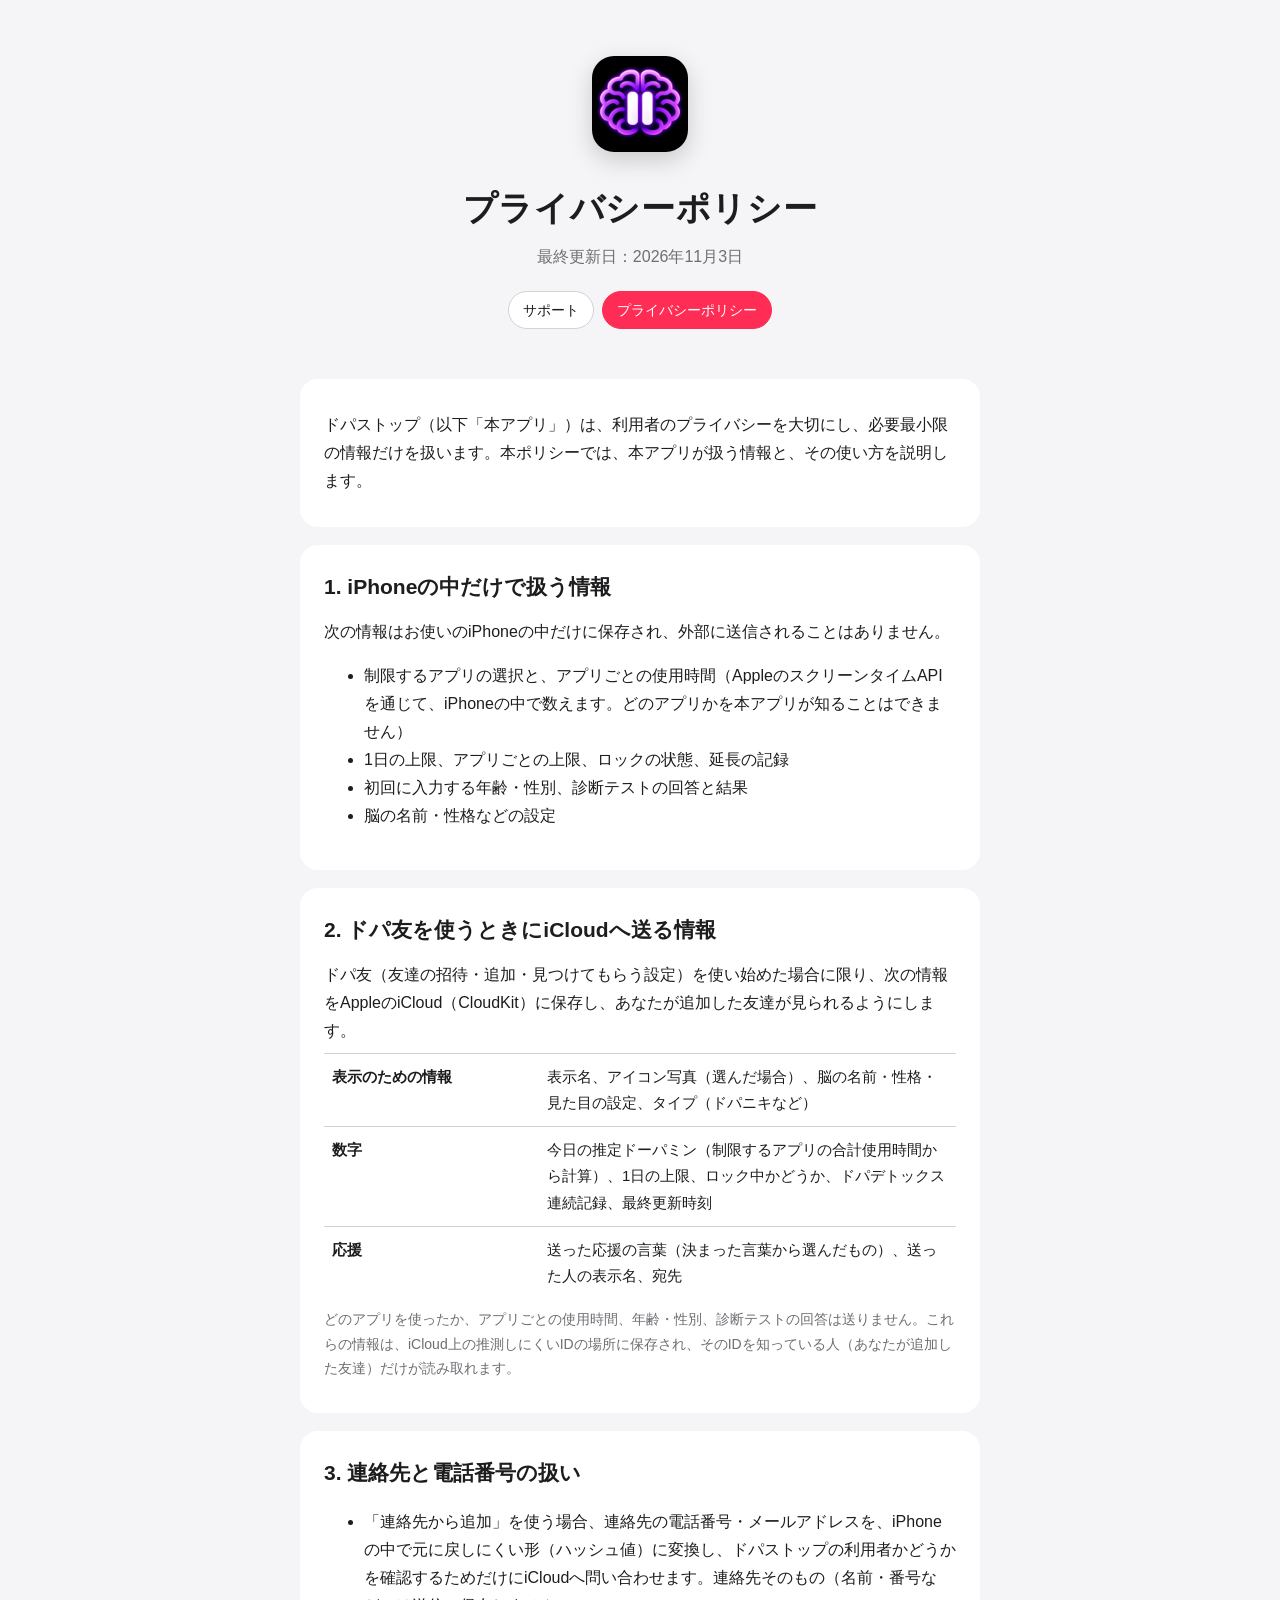
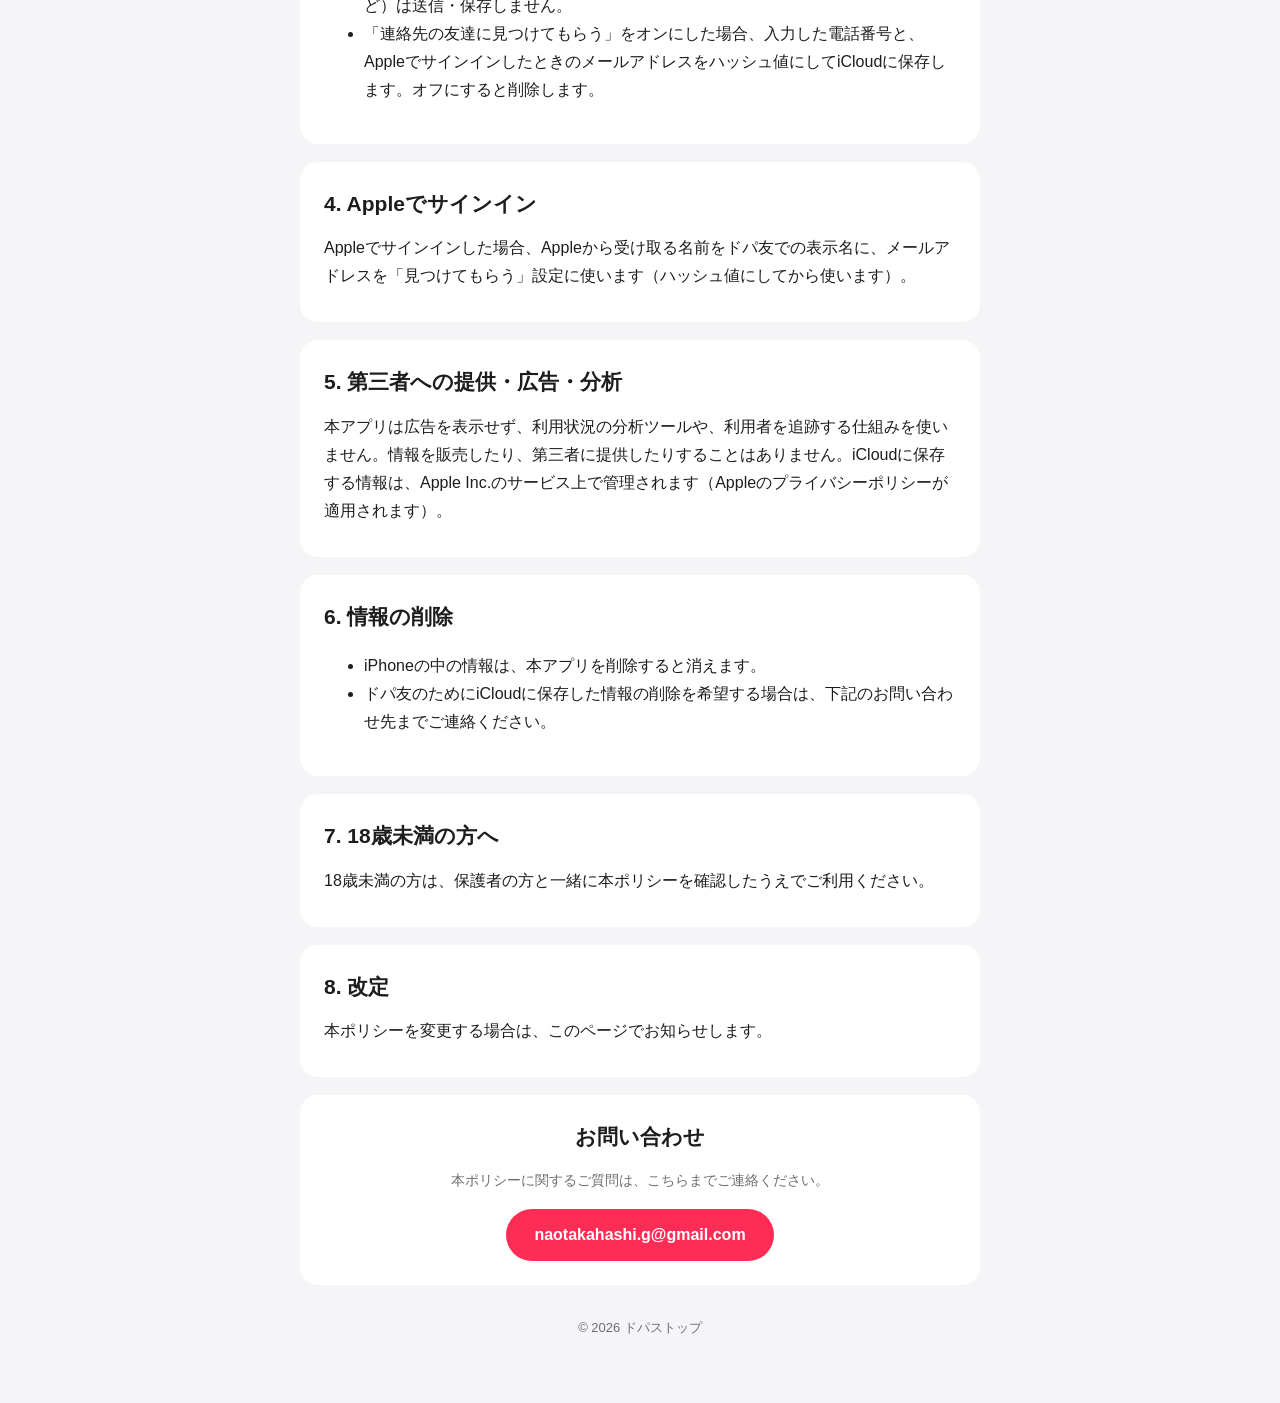
==== privacy.html @ 4c15ffe1 "ドパストップのサポートページとプライバシーポリシー Co-Authored-By: Claude Opus 5.5 <noreply@anthropic.com>" ====
<!doctype html>
<html lang="ja">
<head>
<meta charset="utf-8">
<meta name="viewport" content="width=device-width, initial-scale=1">
<title>ドパストップ プライバシーポリシー</title>
<meta name="description" content="ドパストップ（DopaStop）のプライバシーポリシー。">
<link rel="icon" href="icon.png">
<link rel="stylesheet" href="style.css">
</head>
<body>
<div class="wrap">
  <header class="hero">
    <img src="icon.png" alt="ドパストップのアイコン">
    <h1>プライバシーポリシー</h1>
    <p>最終更新日：2026年11月3日</p>
    <nav class="tabs">
      <a href="./">サポート</a>
      <a class="on" href="privacy.html">プライバシーポリシー</a>
    </nav>
  </header>

  <section class="card">
    <p>ドパストップ（以下「本アプリ」）は、利用者のプライバシーを大切にし、必要最小限の情報だけを扱います。本ポリシーでは、本アプリが扱う情報と、その使い方を説明します。</p>
  </section>

  <section class="card">
    <h2>1. iPhoneの中だけで扱う情報</h2>
    <p>次の情報はお使いのiPhoneの中だけに保存され、外部に送信されることはありません。</p>
    <ul>
      <li>制限するアプリの選択と、アプリごとの使用時間（AppleのスクリーンタイムAPIを通じて、iPhoneの中で数えます。どのアプリかを本アプリが知ることはできません）</li>
      <li>1日の上限、アプリごとの上限、ロックの状態、延長の記録</li>
      <li>初回に入力する年齢・性別、診断テストの回答と結果</li>
      <li>脳の名前・性格などの設定</li>
    </ul>
  </section>

  <section class="card">
    <h2>2. ドパ友を使うときにiCloudへ送る情報</h2>
    <p>ドパ友（友達の招待・追加・見つけてもらう設定）を使い始めた場合に限り、次の情報をAppleのiCloud（CloudKit）に保存し、あなたが追加した友達が見られるようにします。</p>
    <table>
      <tr><th>表示のための情報</th><td>表示名、アイコン写真（選んだ場合）、脳の名前・性格・見た目の設定、タイプ（ドパニキなど）</td></tr>
      <tr><th>数字</th><td>今日の推定ドーパミン（制限するアプリの合計使用時間から計算）、1日の上限、ロック中かどうか、ドパデトックス連続記録、最終更新時刻</td></tr>
      <tr><th>応援</th><td>送った応援の言葉（決まった言葉から選んだもの）、送った人の表示名、宛先</td></tr>
    </table>
    <p class="sub">どのアプリを使ったか、アプリごとの使用時間、年齢・性別、診断テストの回答は送りません。これらの情報は、iCloud上の推測しにくいIDの場所に保存され、そのIDを知っている人（あなたが追加した友達）だけが読み取れます。</p>
  </section>

  <section class="card">
    <h2>3. 連絡先と電話番号の扱い</h2>
    <ul>
      <li>「連絡先から追加」を使う場合、連絡先の電話番号・メールアドレスを、iPhoneの中で元に戻しにくい形（ハッシュ値）に変換し、ドパストップの利用者かどうかを確認するためだけにiCloudへ問い合わせます。連絡先そのもの（名前・番号など）は送信・保存しません。</li>
      <li>「連絡先の友達に見つけてもらう」をオンにした場合、入力した電話番号と、Appleでサインインしたときのメールアドレスをハッシュ値にしてiCloudに保存します。オフにすると削除します。</li>
    </ul>
  </section>

  <section class="card">
    <h2>4. Appleでサインイン</h2>
    <p>Appleでサインインした場合、Appleから受け取る名前をドパ友での表示名に、メールアドレスを「見つけてもらう」設定に使います（ハッシュ値にしてから使います）。</p>
  </section>

  <section class="card">
    <h2>5. 第三者への提供・広告・分析</h2>
    <p>本アプリは広告を表示せず、利用状況の分析ツールや、利用者を追跡する仕組みを使いません。情報を販売したり、第三者に提供したりすることはありません。iCloudに保存する情報は、Apple Inc.のサービス上で管理されます（Appleのプライバシーポリシーが適用されます）。</p>
  </section>

  <section class="card">
    <h2>6. 情報の削除</h2>
    <ul>
      <li>iPhoneの中の情報は、本アプリを削除すると消えます。</li>
      <li>ドパ友のためにiCloudに保存した情報の削除を希望する場合は、下記のお問い合わせ先までご連絡ください。</li>
    </ul>
  </section>

  <section class="card">
    <h2>7. 18歳未満の方へ</h2>
    <p>18歳未満の方は、保護者の方と一緒に本ポリシーを確認したうえでご利用ください。</p>
  </section>

  <section class="card">
    <h2>8. 改定</h2>
    <p>本ポリシーを変更する場合は、このページでお知らせします。</p>
  </section>

  <section class="card contact">
    <h2>お問い合わせ</h2>
    <p class="sub">本ポリシーに関するご質問は、こちらまでご連絡ください。</p>
    <a class="button" href="mailto:naotakahashi.g@gmail.com">naotakahashi.g@gmail.com</a>
  </section>

  <footer>© 2026 ドパストップ</footer>
</div>
</body>
</html>
---- style.css ----
:root {
  --bg: #f5f5f7;
  --card: #ffffff;
  --text: #1d1d1f;
  --sub: #6e6e73;
  --line: #d2d2d7;
  --accent: #ff2d55;
}
@media (prefers-color-scheme: dark) {
  :root {
    --bg: #000000;
    --card: #1c1c1e;
    --text: #f5f5f7;
    --sub: #98989d;
    --line: #38383a;
    --accent: #ff375f;
  }
}
* { box-sizing: border-box; }
html { -webkit-text-size-adjust: 100%; }
body {
  margin: 0;
  background: var(--bg);
  color: var(--text);
  font-family: -apple-system, BlinkMacSystemFont, "Hiragino Sans", "Hiragino Kaku Gothic ProN", "Noto Sans JP", sans-serif;
  line-height: 1.75;
}
a { color: var(--accent); text-decoration: none; }
a:hover { text-decoration: underline; }
.wrap { max-width: 720px; margin: 0 auto; padding: 0 20px 64px; }
header.hero { text-align: center; padding: 56px 0 32px; }
.hero img { width: 96px; height: 96px; border-radius: 22px; box-shadow: 0 8px 24px rgba(0,0,0,.18); }
.hero h1 { font-size: 34px; margin: 18px 0 4px; letter-spacing: .02em; }
.hero p { color: var(--sub); margin: 0; }
nav.tabs { display: flex; gap: 8px; justify-content: center; margin-top: 20px; flex-wrap: wrap; }
nav.tabs a {
  padding: 6px 14px; border-radius: 999px; background: var(--card);
  border: 1px solid var(--line); color: var(--text); font-size: 14px;
}
nav.tabs a.on { background: var(--accent); border-color: var(--accent); color: #fff; }
section.card { background: var(--card); border-radius: 18px; padding: 24px; margin-top: 18px; }
h2 { font-size: 21px; margin: 0 0 12px; }
h3 { font-size: 16px; margin: 20px 0 4px; }
p { margin: 8px 0; }
.sub { color: var(--sub); font-size: 14px; }
ul.features { list-style: none; padding: 0; margin: 0; }
ul.features li { padding: 10px 0; border-top: 1px solid var(--line); }
ul.features li:first-child { border-top: none; }
ul.features b { display: block; }
details { border-top: 1px solid var(--line); padding: 12px 0; }
details:first-of-type { border-top: none; }
summary { cursor: pointer; font-weight: 600; list-style: none; }
summary::-webkit-details-marker { display: none; }
summary::before { content: "＋"; color: var(--accent); margin-right: 8px; }
details[open] summary::before { content: "－"; }
details p { color: var(--sub); }
.contact { text-align: center; }
.contact a.button {
  display: inline-block; margin-top: 8px; padding: 12px 28px; border-radius: 999px;
  background: var(--accent); color: #fff; font-weight: 600;
}
footer { text-align: center; color: var(--sub); font-size: 13px; margin-top: 32px; }
table { width: 100%; border-collapse: collapse; font-size: 15px; }
th, td { text-align: left; vertical-align: top; padding: 10px 8px; border-top: 1px solid var(--line); }
th { width: 34%; font-weight: 600; }
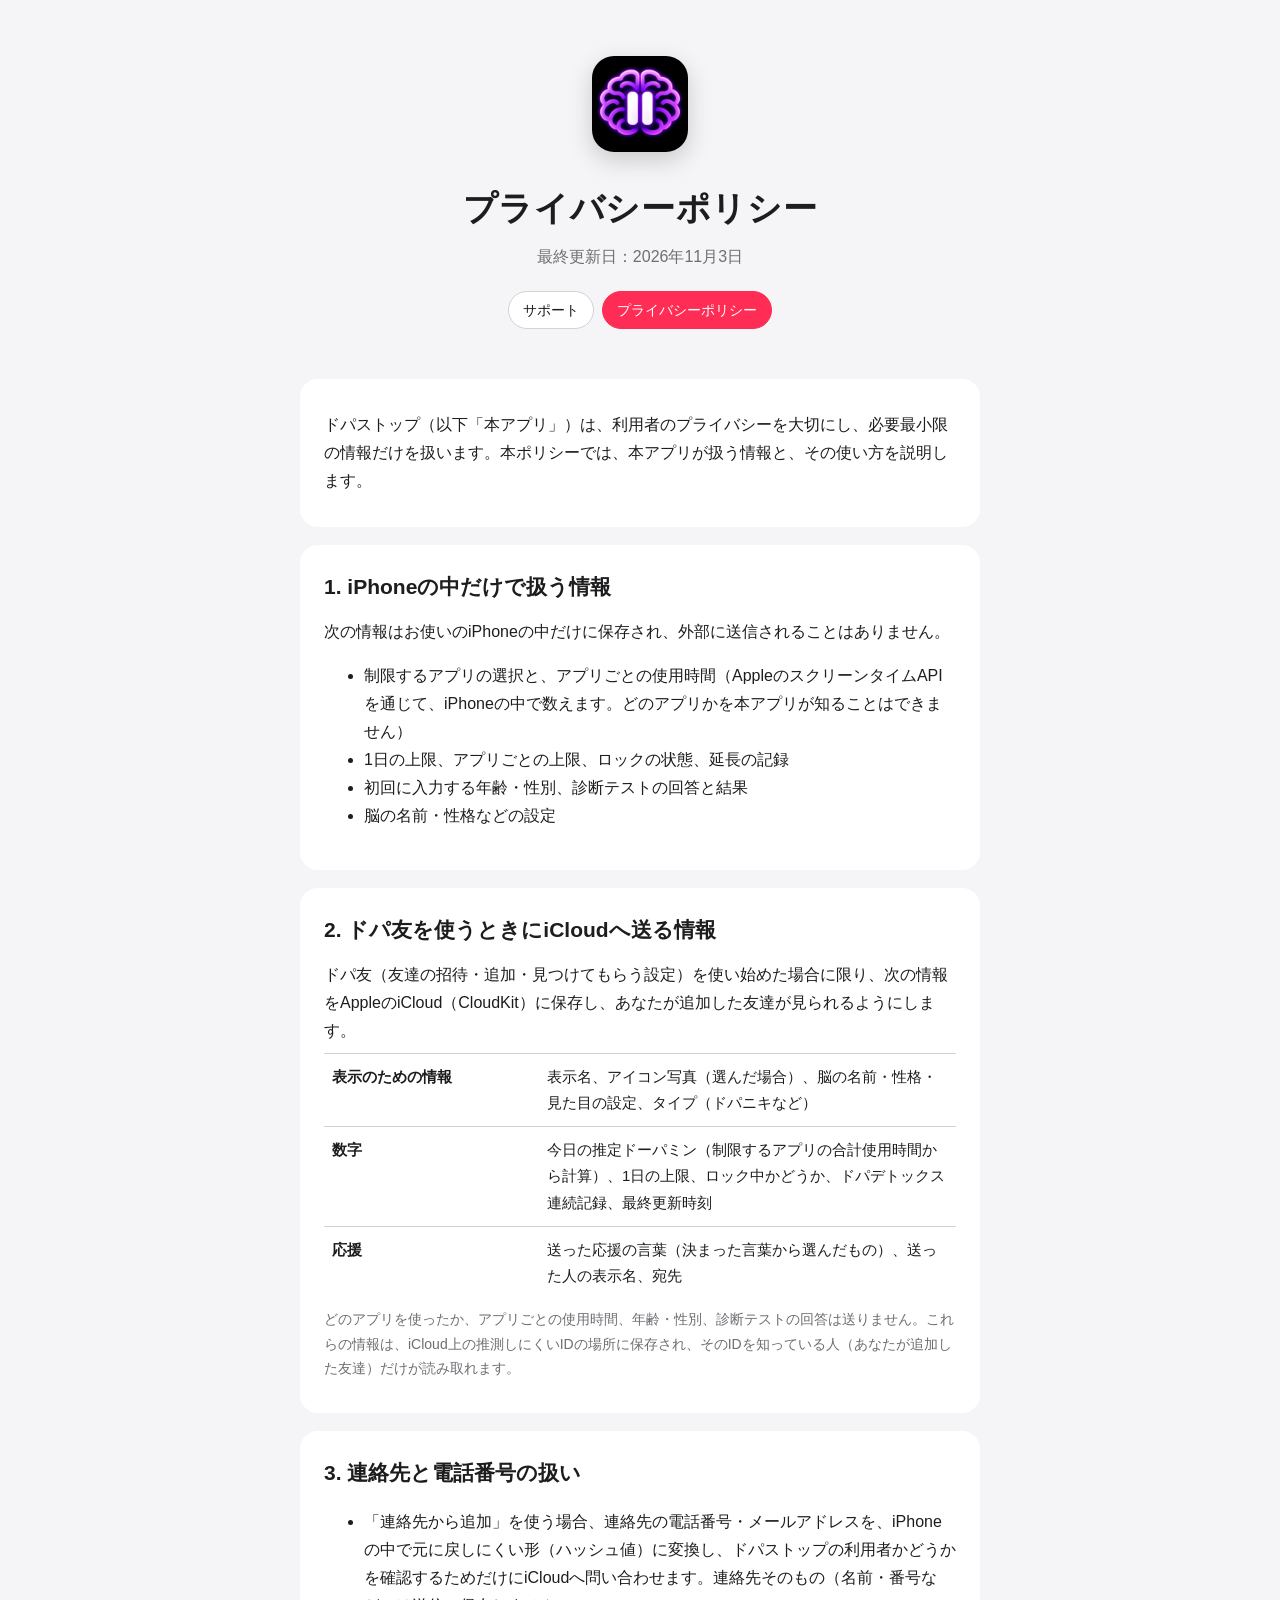
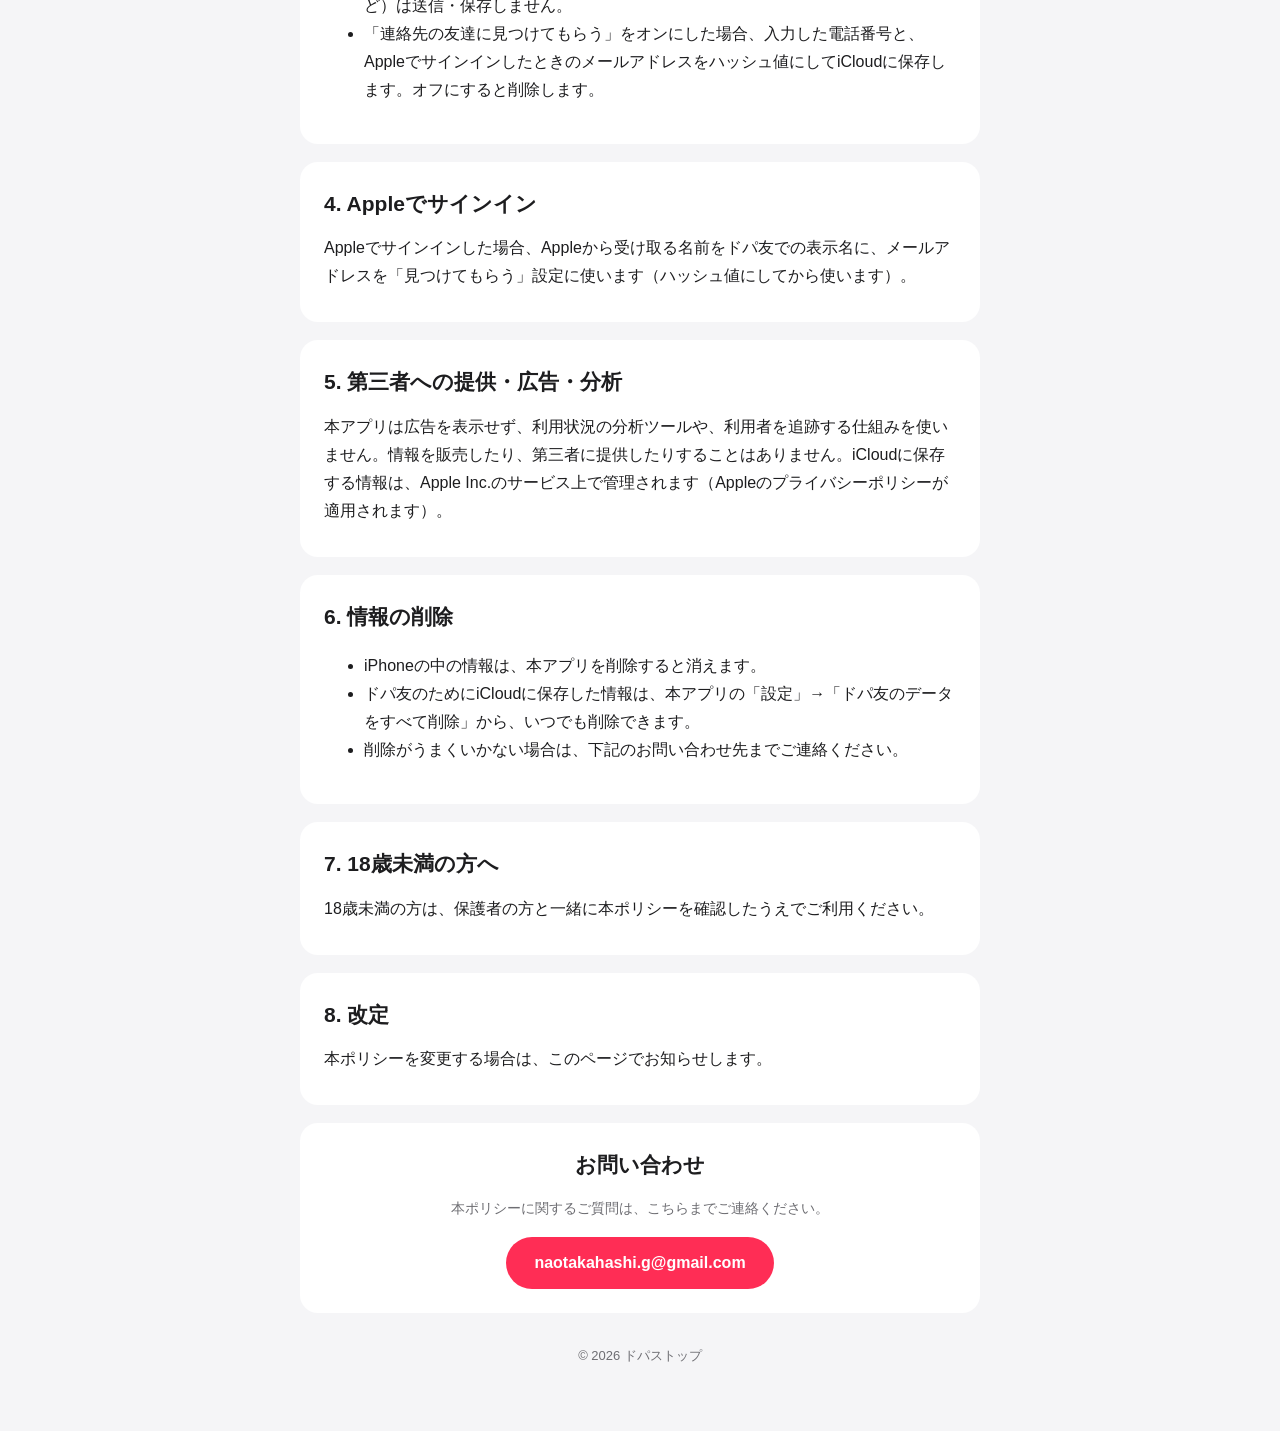
==== commit c870d8b2: "データ削除をアプリ内から行えることを記載 Co-Authored-By: Claude Opus 5.5 <noreply@anthropic.com>" ====
--- a/privacy.html
+++ b/privacy.html
@@ -68,7 +68,8 @@
     <h2>6. 情報の削除</h2>
     <ul>
       <li>iPhoneの中の情報は、本アプリを削除すると消えます。</li>
-      <li>ドパ友のためにiCloudに保存した情報の削除を希望する場合は、下記のお問い合わせ先までご連絡ください。</li>
+      <li>ドパ友のためにiCloudに保存した情報は、本アプリの「設定」→「ドパ友のデータをすべて削除」から、いつでも削除できます。</li>
+      <li>削除がうまくいかない場合は、下記のお問い合わせ先までご連絡ください。</li>
     </ul>
   </section>
 
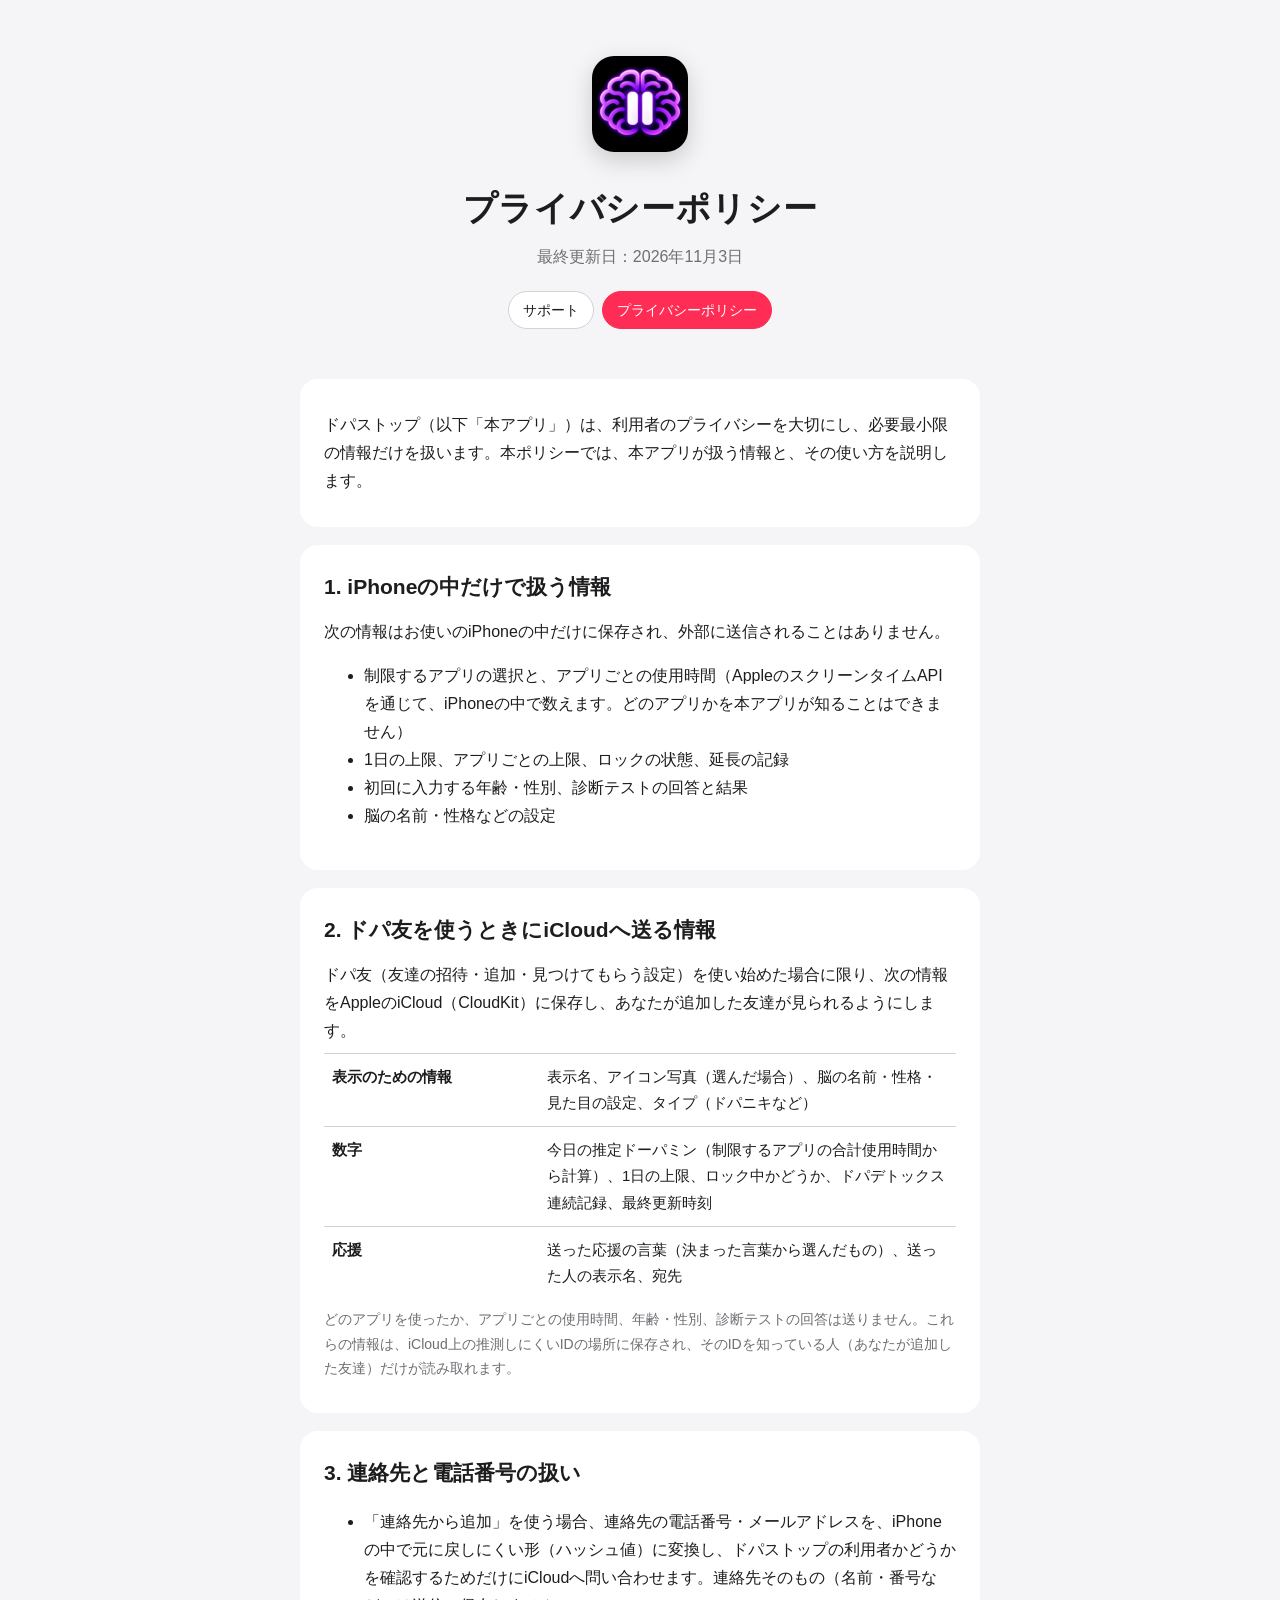
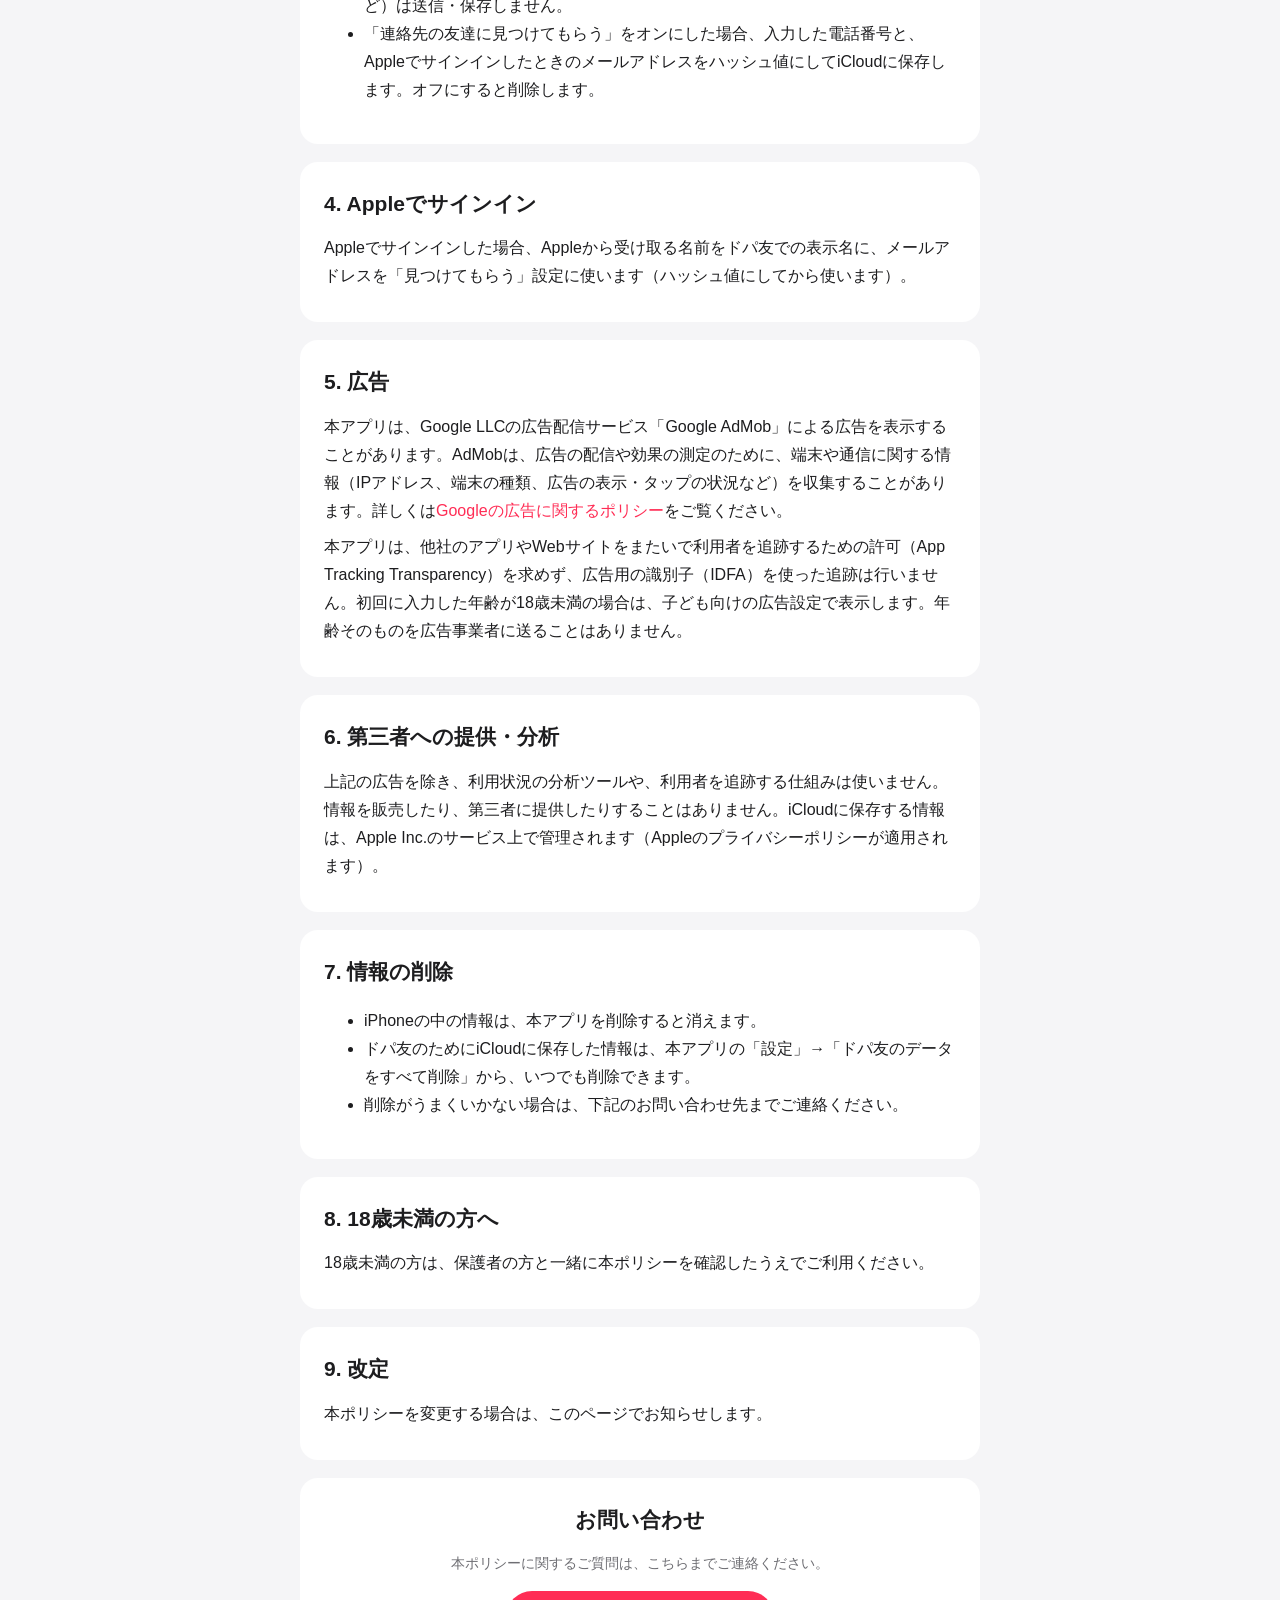
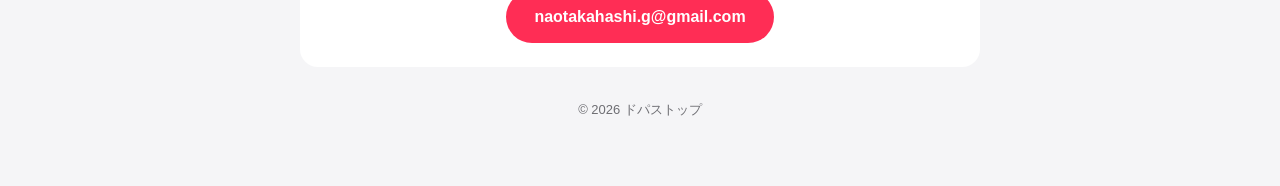
==== commit 49250a5e: "広告（Google AdMob）についての記載を追加 Co-Authored-By: Claude Opus 5.5 <noreply@anthropic.com>" ====
--- a/privacy.html
+++ b/privacy.html
@@ -60,12 +60,18 @@
   </section>
 
   <section class="card">
-    <h2>5. 第三者への提供・広告・分析</h2>
-    <p>本アプリは広告を表示せず、利用状況の分析ツールや、利用者を追跡する仕組みを使いません。情報を販売したり、第三者に提供したりすることはありません。iCloudに保存する情報は、Apple Inc.のサービス上で管理されます（Appleのプライバシーポリシーが適用されます）。</p>
+    <h2>5. 広告</h2>
+    <p>本アプリは、Google LLCの広告配信サービス「Google AdMob」による広告を表示することがあります。AdMobは、広告の配信や効果の測定のために、端末や通信に関する情報（IPアドレス、端末の種類、広告の表示・タップの状況など）を収集することがあります。詳しくは<a href="https://policies.google.com/technologies/ads?hl=ja">Googleの広告に関するポリシー</a>をご覧ください。</p>
+    <p>本アプリは、他社のアプリやWebサイトをまたいで利用者を追跡するための許可（App Tracking Transparency）を求めず、広告用の識別子（IDFA）を使った追跡は行いません。初回に入力した年齢が18歳未満の場合は、子ども向けの広告設定で表示します。年齢そのものを広告事業者に送ることはありません。</p>
   </section>
 
   <section class="card">
-    <h2>6. 情報の削除</h2>
+    <h2>6. 第三者への提供・分析</h2>
+    <p>上記の広告を除き、利用状況の分析ツールや、利用者を追跡する仕組みは使いません。情報を販売したり、第三者に提供したりすることはありません。iCloudに保存する情報は、Apple Inc.のサービス上で管理されます（Appleのプライバシーポリシーが適用されます）。</p>
+  </section>
+
+  <section class="card">
+    <h2>7. 情報の削除</h2>
     <ul>
       <li>iPhoneの中の情報は、本アプリを削除すると消えます。</li>
       <li>ドパ友のためにiCloudに保存した情報は、本アプリの「設定」→「ドパ友のデータをすべて削除」から、いつでも削除できます。</li>
@@ -74,12 +80,12 @@
   </section>
 
   <section class="card">
-    <h2>7. 18歳未満の方へ</h2>
+    <h2>8. 18歳未満の方へ</h2>
     <p>18歳未満の方は、保護者の方と一緒に本ポリシーを確認したうえでご利用ください。</p>
   </section>
 
   <section class="card">
-    <h2>8. 改定</h2>
+    <h2>9. 改定</h2>
     <p>本ポリシーを変更する場合は、このページでお知らせします。</p>
   </section>
 
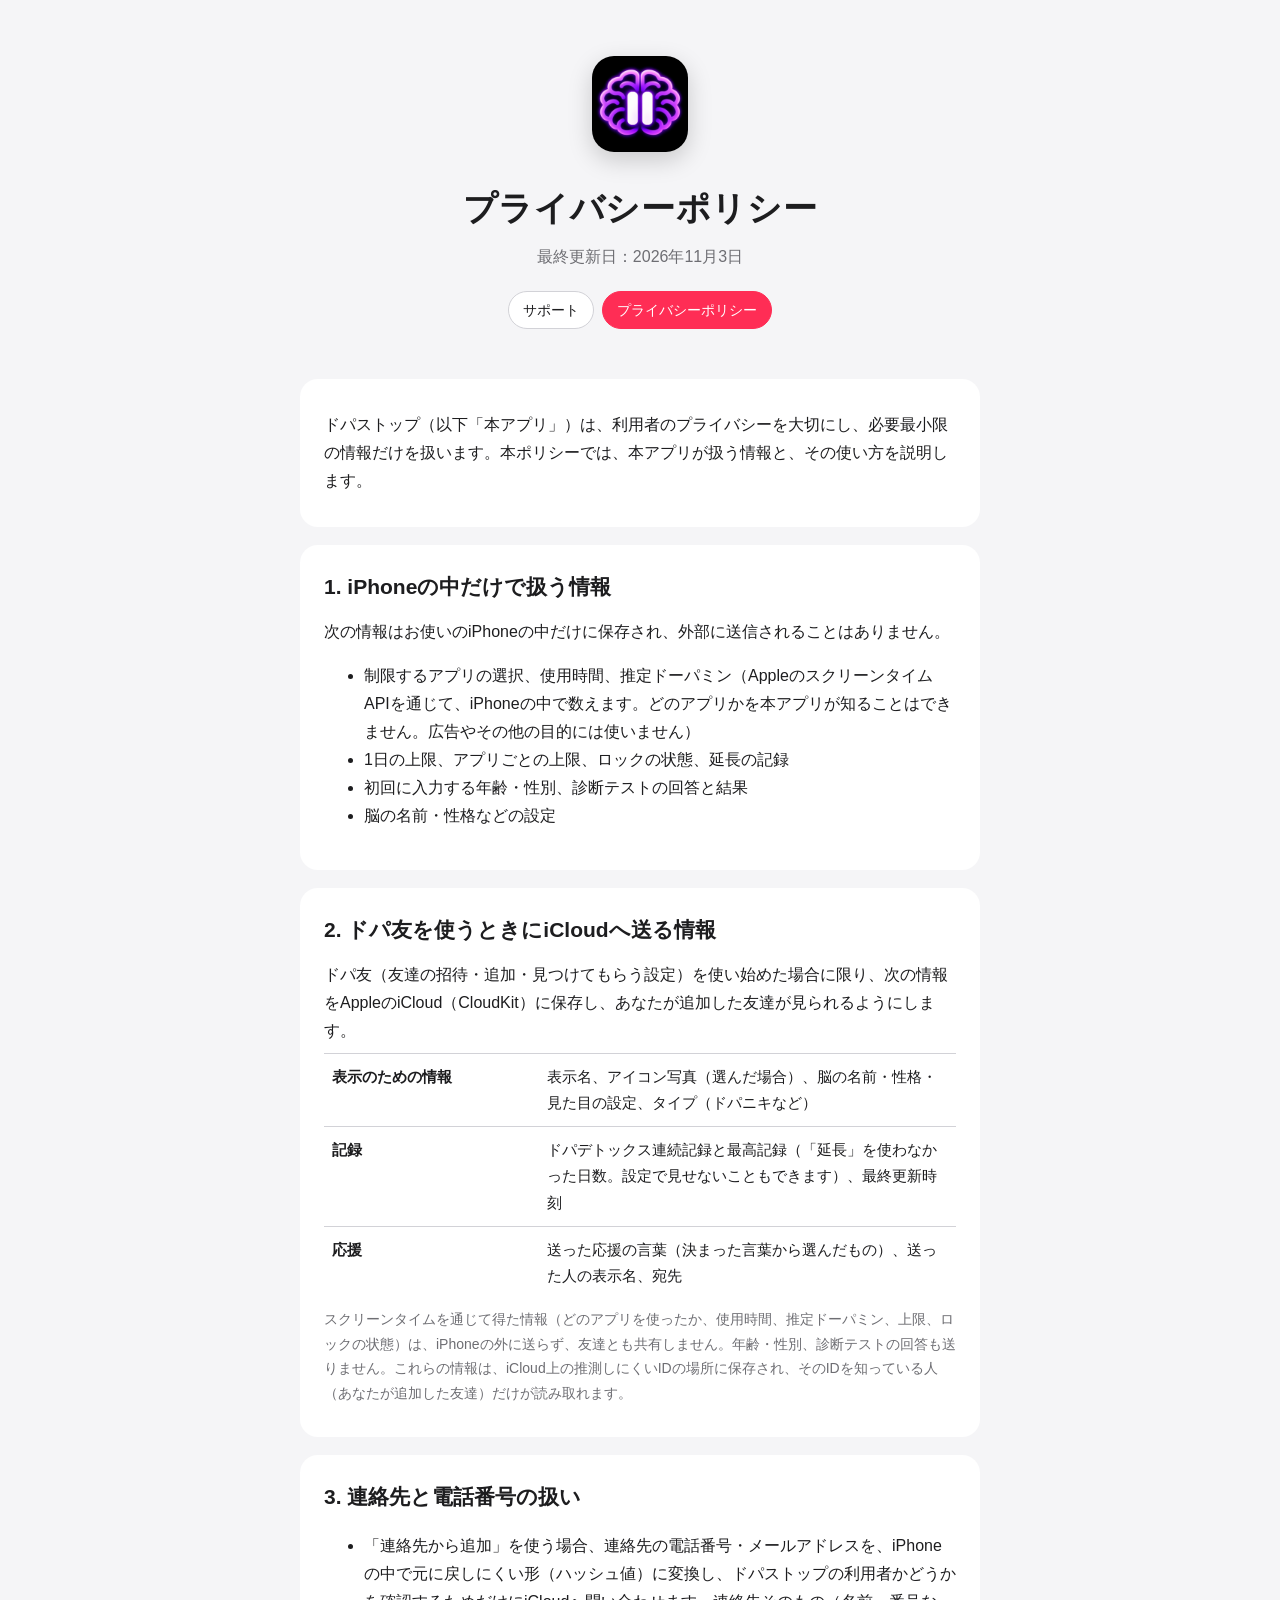
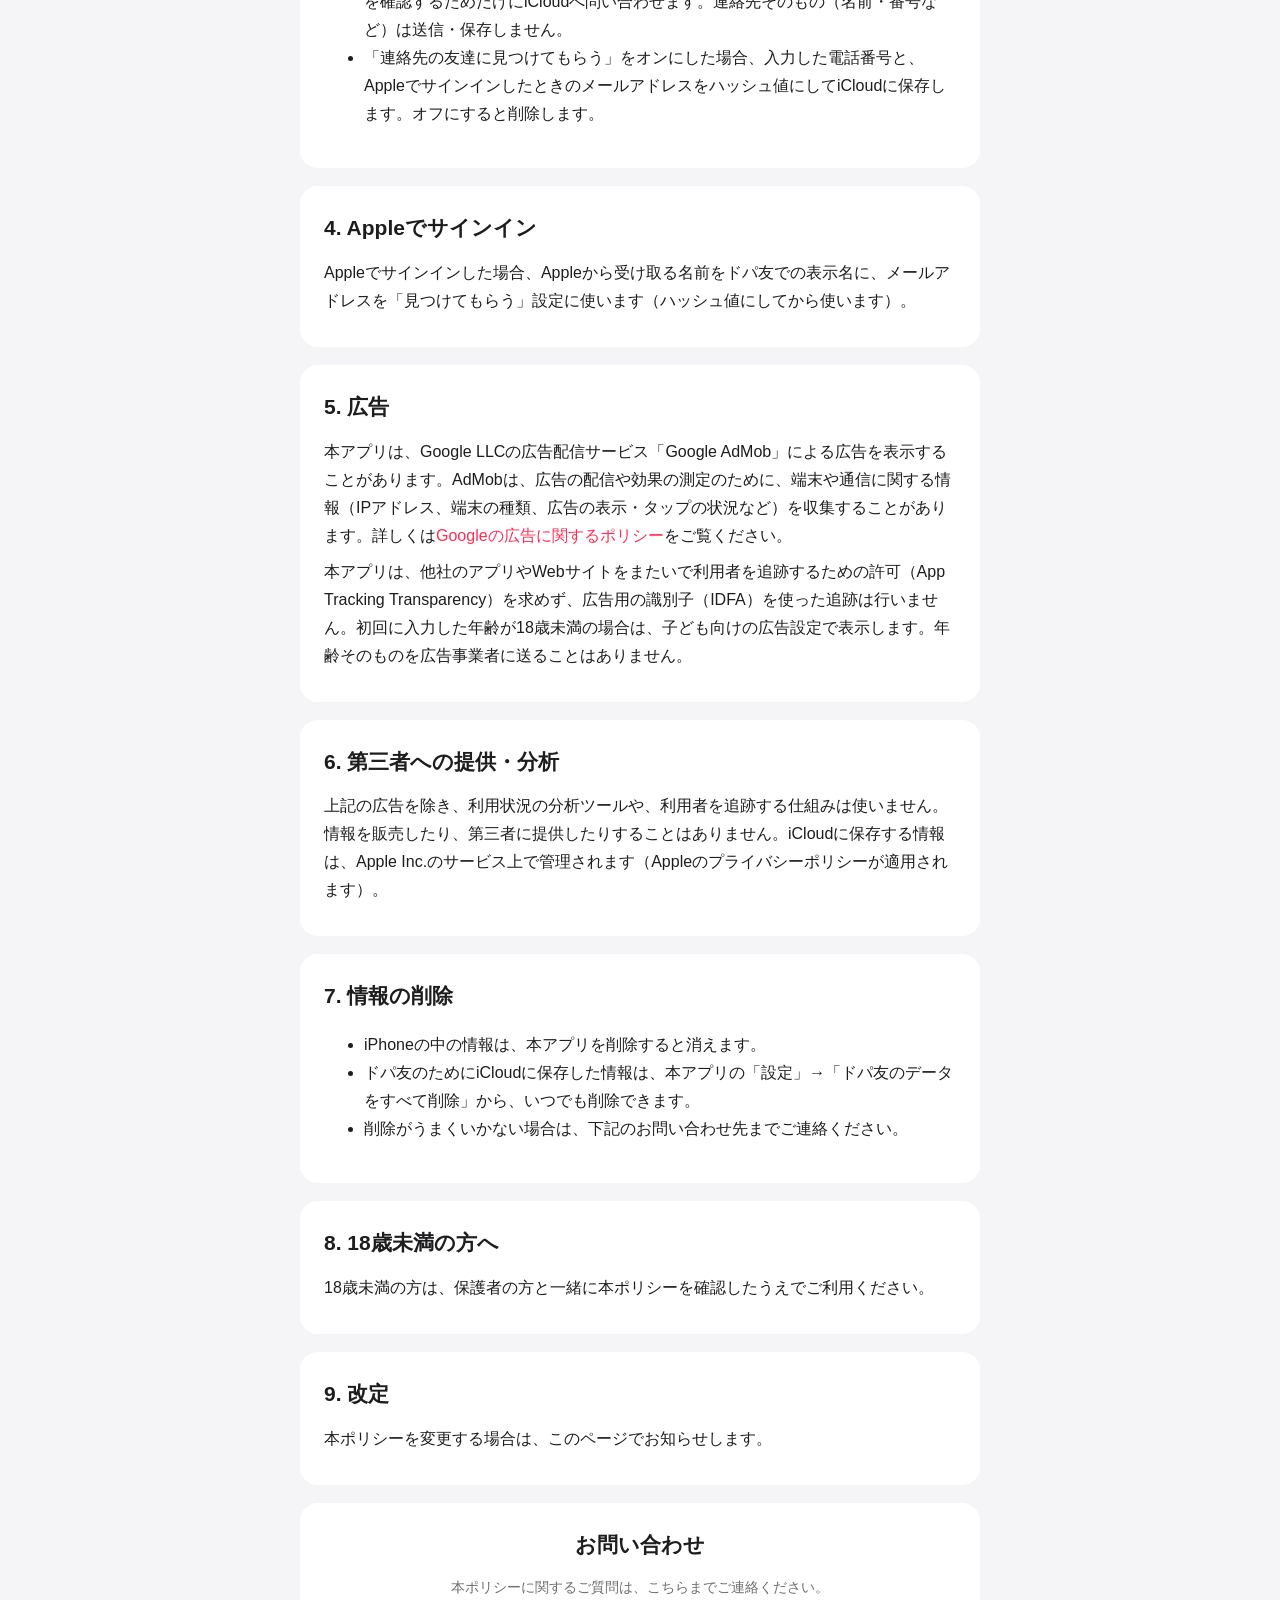
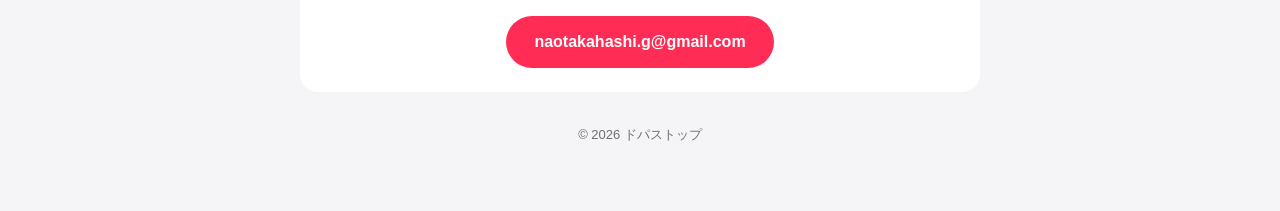
==== commit 38429b8b: "ドパ友で使用時間を共有しないことを記載 Co-Authored-By: Claude Opus 5.5 <noreply@anthropic.com>" ====
--- a/privacy.html
+++ b/privacy.html
@@ -28,7 +28,7 @@
     <h2>1. iPhoneの中だけで扱う情報</h2>
     <p>次の情報はお使いのiPhoneの中だけに保存され、外部に送信されることはありません。</p>
     <ul>
-      <li>制限するアプリの選択と、アプリごとの使用時間（AppleのスクリーンタイムAPIを通じて、iPhoneの中で数えます。どのアプリかを本アプリが知ることはできません）</li>
+      <li>制限するアプリの選択、使用時間、推定ドーパミン（AppleのスクリーンタイムAPIを通じて、iPhoneの中で数えます。どのアプリかを本アプリが知ることはできません。広告やその他の目的には使いません）</li>
       <li>1日の上限、アプリごとの上限、ロックの状態、延長の記録</li>
       <li>初回に入力する年齢・性別、診断テストの回答と結果</li>
       <li>脳の名前・性格などの設定</li>
@@ -40,10 +40,10 @@
     <p>ドパ友（友達の招待・追加・見つけてもらう設定）を使い始めた場合に限り、次の情報をAppleのiCloud（CloudKit）に保存し、あなたが追加した友達が見られるようにします。</p>
     <table>
       <tr><th>表示のための情報</th><td>表示名、アイコン写真（選んだ場合）、脳の名前・性格・見た目の設定、タイプ（ドパニキなど）</td></tr>
-      <tr><th>数字</th><td>今日の推定ドーパミン（制限するアプリの合計使用時間から計算）、1日の上限、ロック中かどうか、ドパデトックス連続記録、最終更新時刻</td></tr>
+      <tr><th>記録</th><td>ドパデトックス連続記録と最高記録（「延長」を使わなかった日数。設定で見せないこともできます）、最終更新時刻</td></tr>
       <tr><th>応援</th><td>送った応援の言葉（決まった言葉から選んだもの）、送った人の表示名、宛先</td></tr>
     </table>
-    <p class="sub">どのアプリを使ったか、アプリごとの使用時間、年齢・性別、診断テストの回答は送りません。これらの情報は、iCloud上の推測しにくいIDの場所に保存され、そのIDを知っている人（あなたが追加した友達）だけが読み取れます。</p>
+    <p class="sub">スクリーンタイムを通じて得た情報（どのアプリを使ったか、使用時間、推定ドーパミン、上限、ロックの状態）は、iPhoneの外に送らず、友達とも共有しません。年齢・性別、診断テストの回答も送りません。これらの情報は、iCloud上の推測しにくいIDの場所に保存され、そのIDを知っている人（あなたが追加した友達）だけが読み取れます。</p>
   </section>
 
   <section class="card">
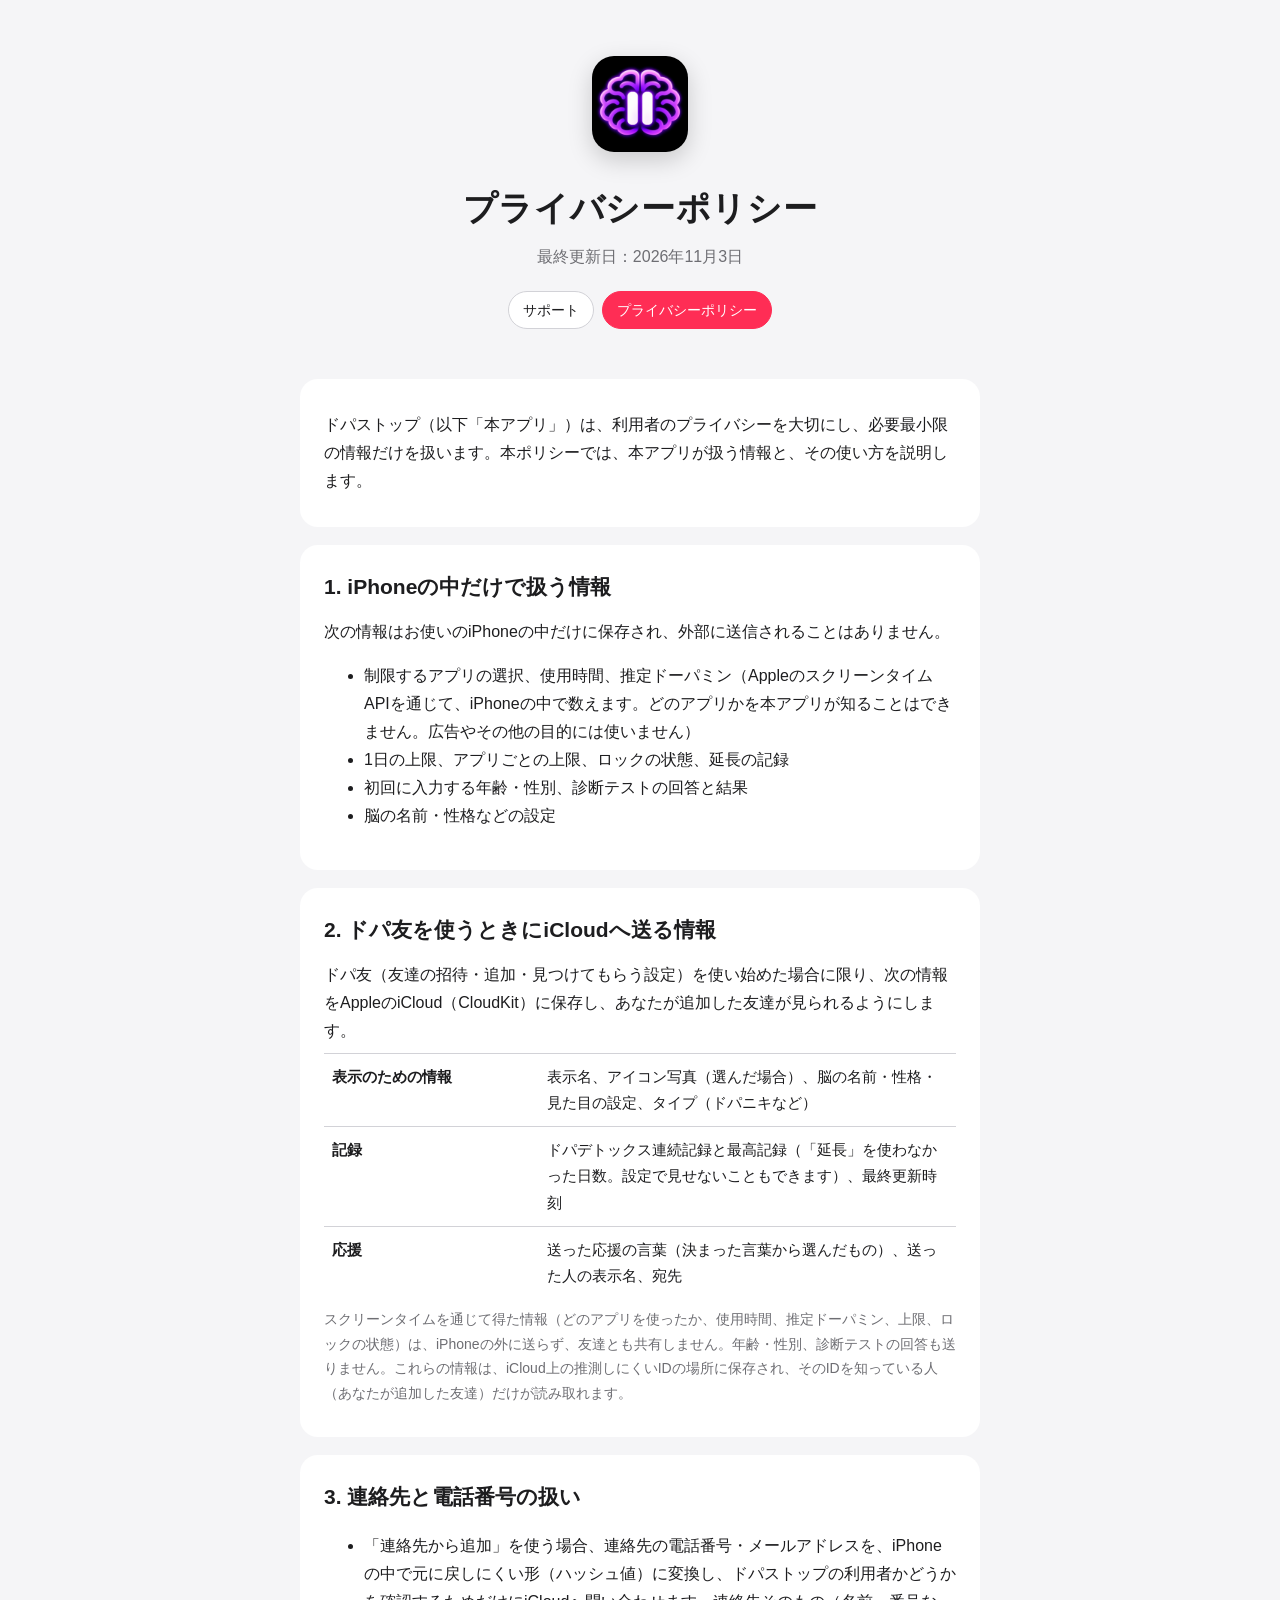
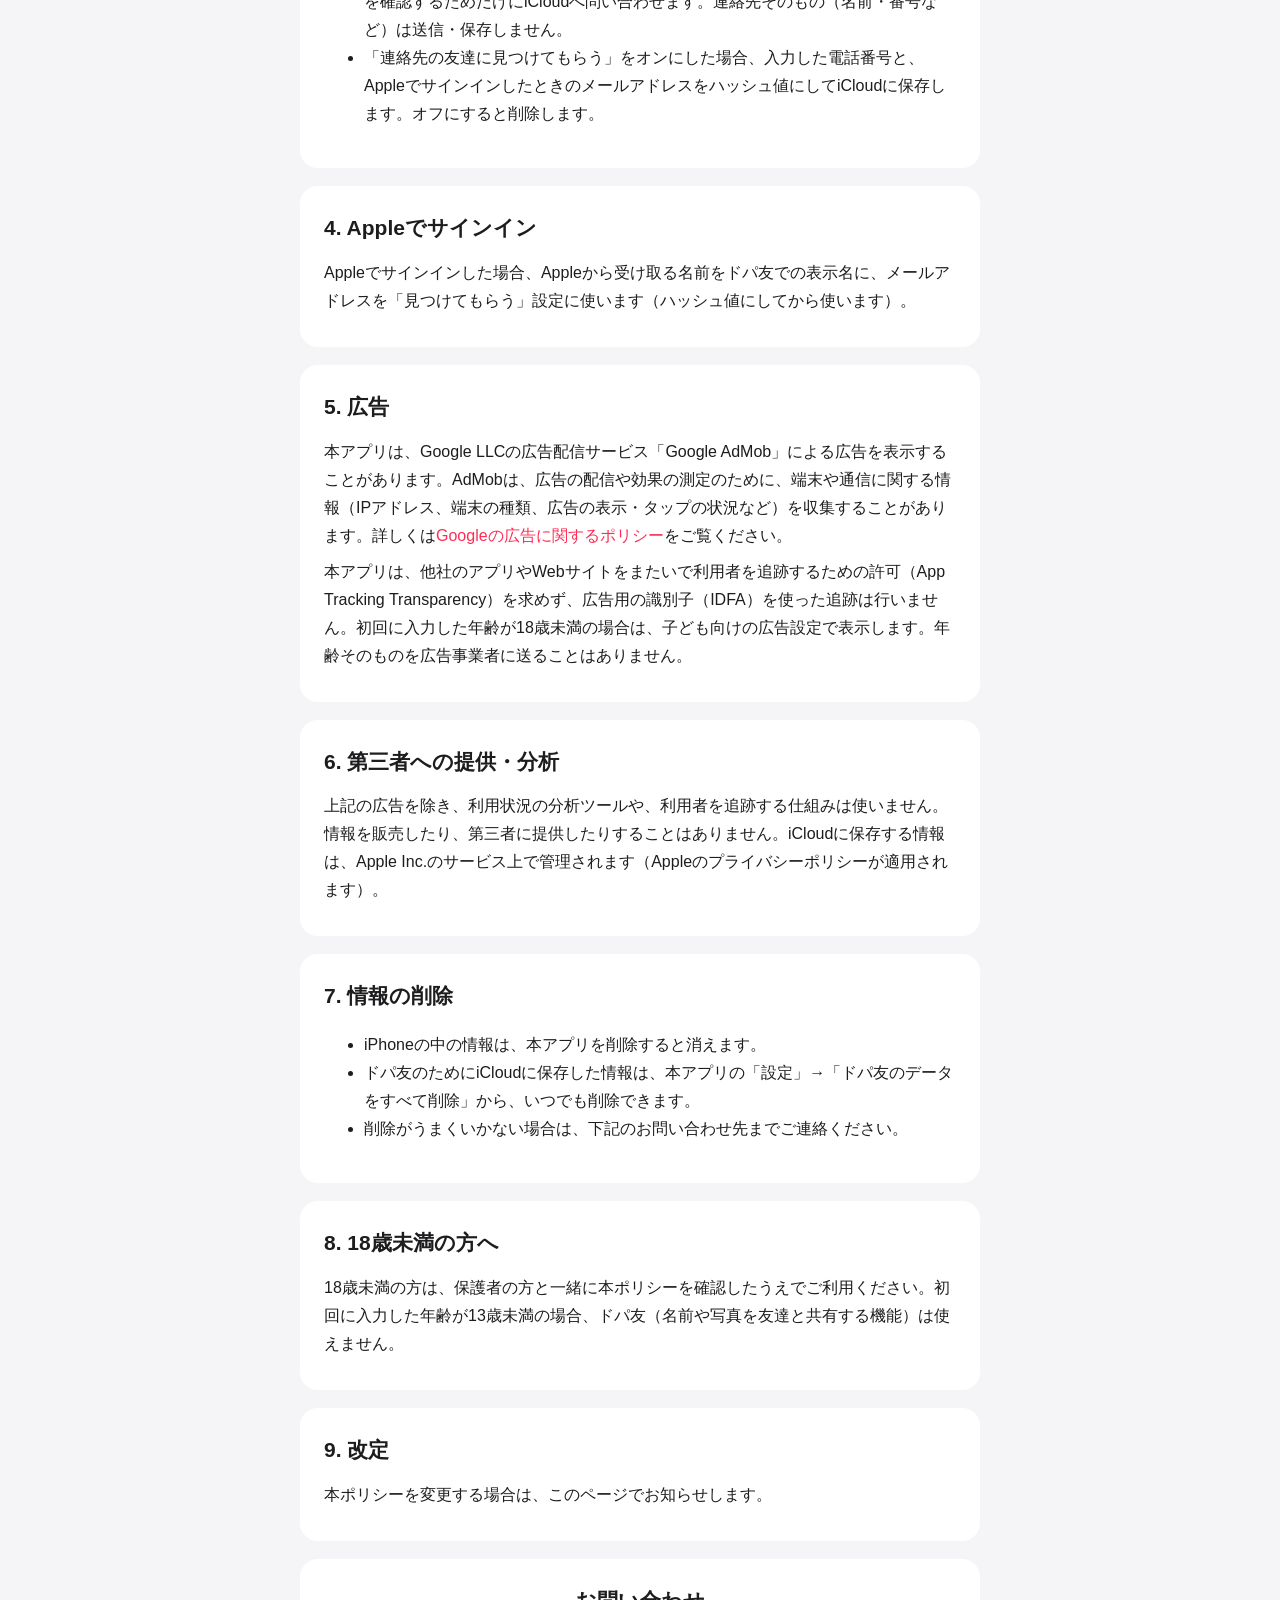
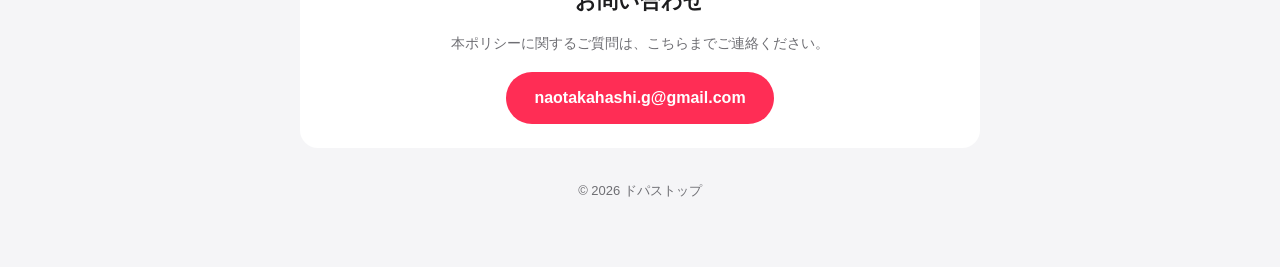
==== commit 9d643db5: "13歳未満はドパ友を使えないことを記載 Co-Authored-By: Claude Opus 5.5 <noreply@anthropic.com>" ====
--- a/privacy.html
+++ b/privacy.html
@@ -81,7 +81,7 @@
 
   <section class="card">
     <h2>8. 18歳未満の方へ</h2>
-    <p>18歳未満の方は、保護者の方と一緒に本ポリシーを確認したうえでご利用ください。</p>
+    <p>18歳未満の方は、保護者の方と一緒に本ポリシーを確認したうえでご利用ください。初回に入力した年齢が13歳未満の場合、ドパ友（名前や写真を友達と共有する機能）は使えません。</p>
   </section>
 
   <section class="card">
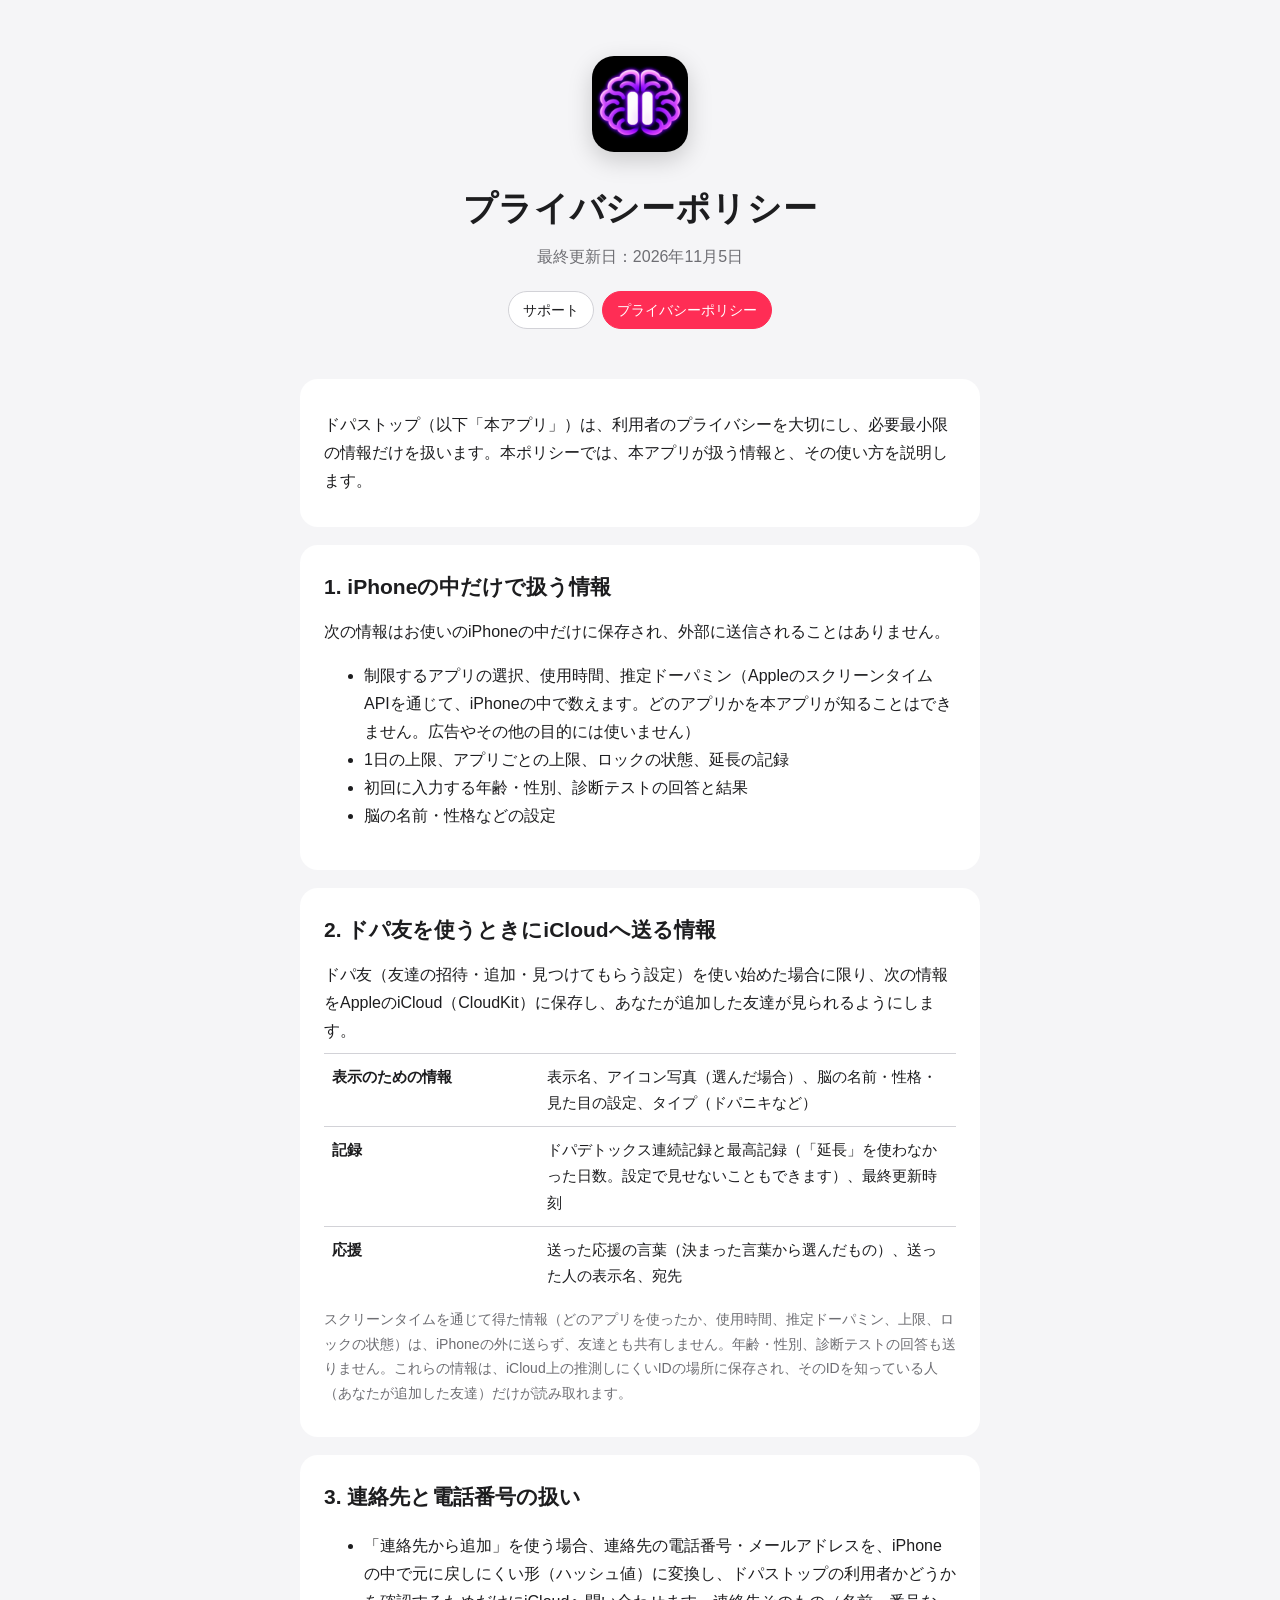
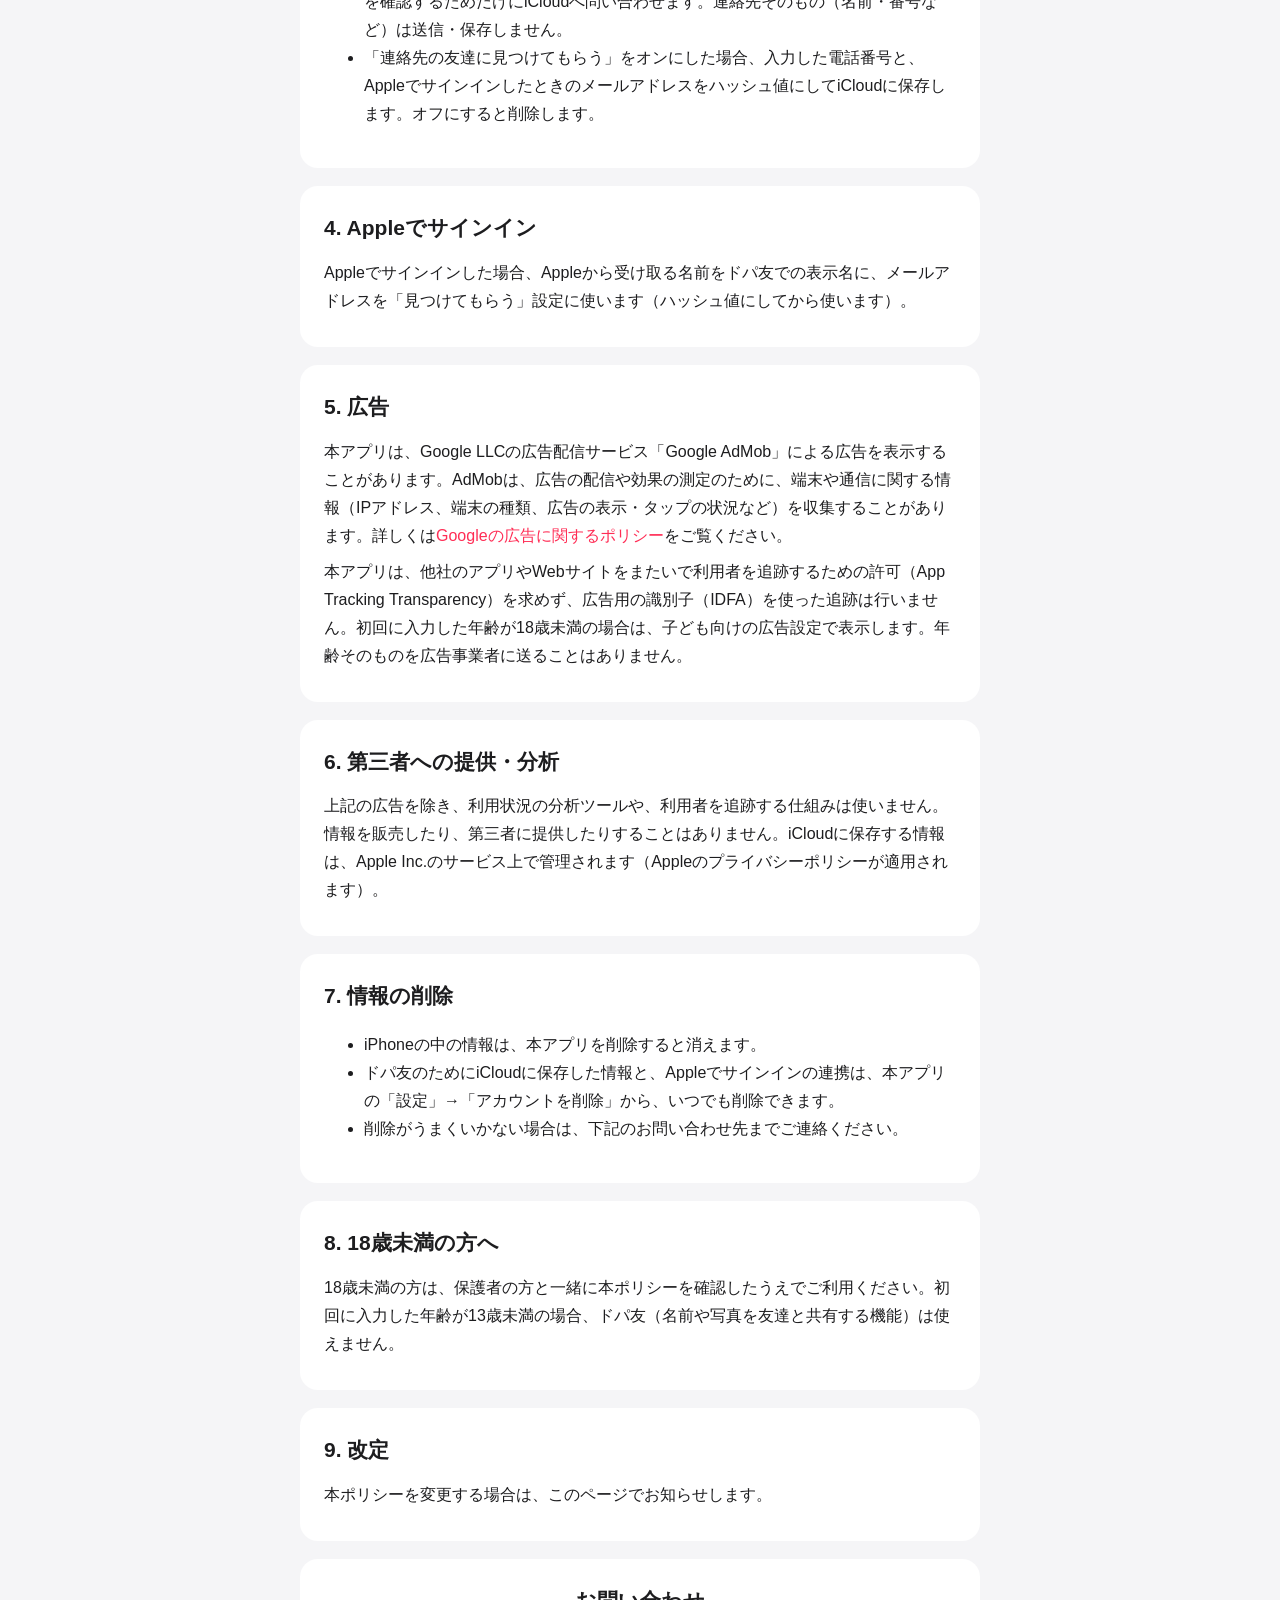
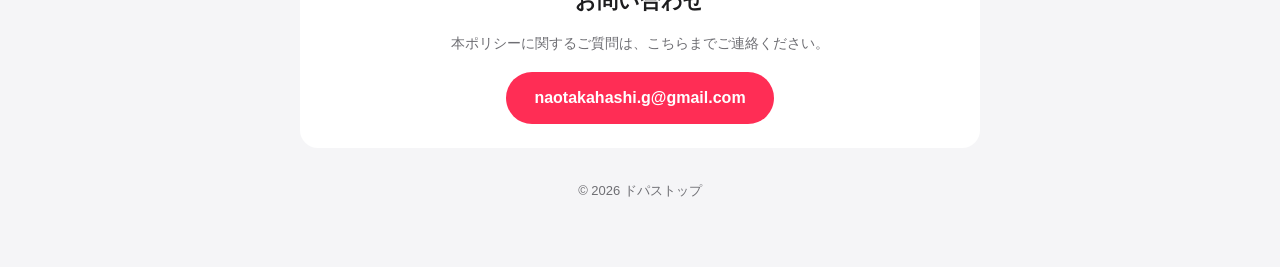
==== commit 83114938: "アカウント削除の案内を更新 Co-Authored-By: Claude Opus 5.5 <noreply@anthropic.com>" ====
--- a/privacy.html
+++ b/privacy.html
@@ -13,7 +13,7 @@
   <header class="hero">
     <img src="icon.png" alt="ドパストップのアイコン">
     <h1>プライバシーポリシー</h1>
-    <p>最終更新日：2026年11月3日</p>
+    <p>最終更新日：2026年11月5日</p>
     <nav class="tabs">
       <a href="./">サポート</a>
       <a class="on" href="privacy.html">プライバシーポリシー</a>
@@ -74,7 +74,7 @@
     <h2>7. 情報の削除</h2>
     <ul>
       <li>iPhoneの中の情報は、本アプリを削除すると消えます。</li>
-      <li>ドパ友のためにiCloudに保存した情報は、本アプリの「設定」→「ドパ友のデータをすべて削除」から、いつでも削除できます。</li>
+      <li>ドパ友のためにiCloudに保存した情報と、Appleでサインインの連携は、本アプリの「設定」→「アカウントを削除」から、いつでも削除できます。</li>
       <li>削除がうまくいかない場合は、下記のお問い合わせ先までご連絡ください。</li>
     </ul>
   </section>
